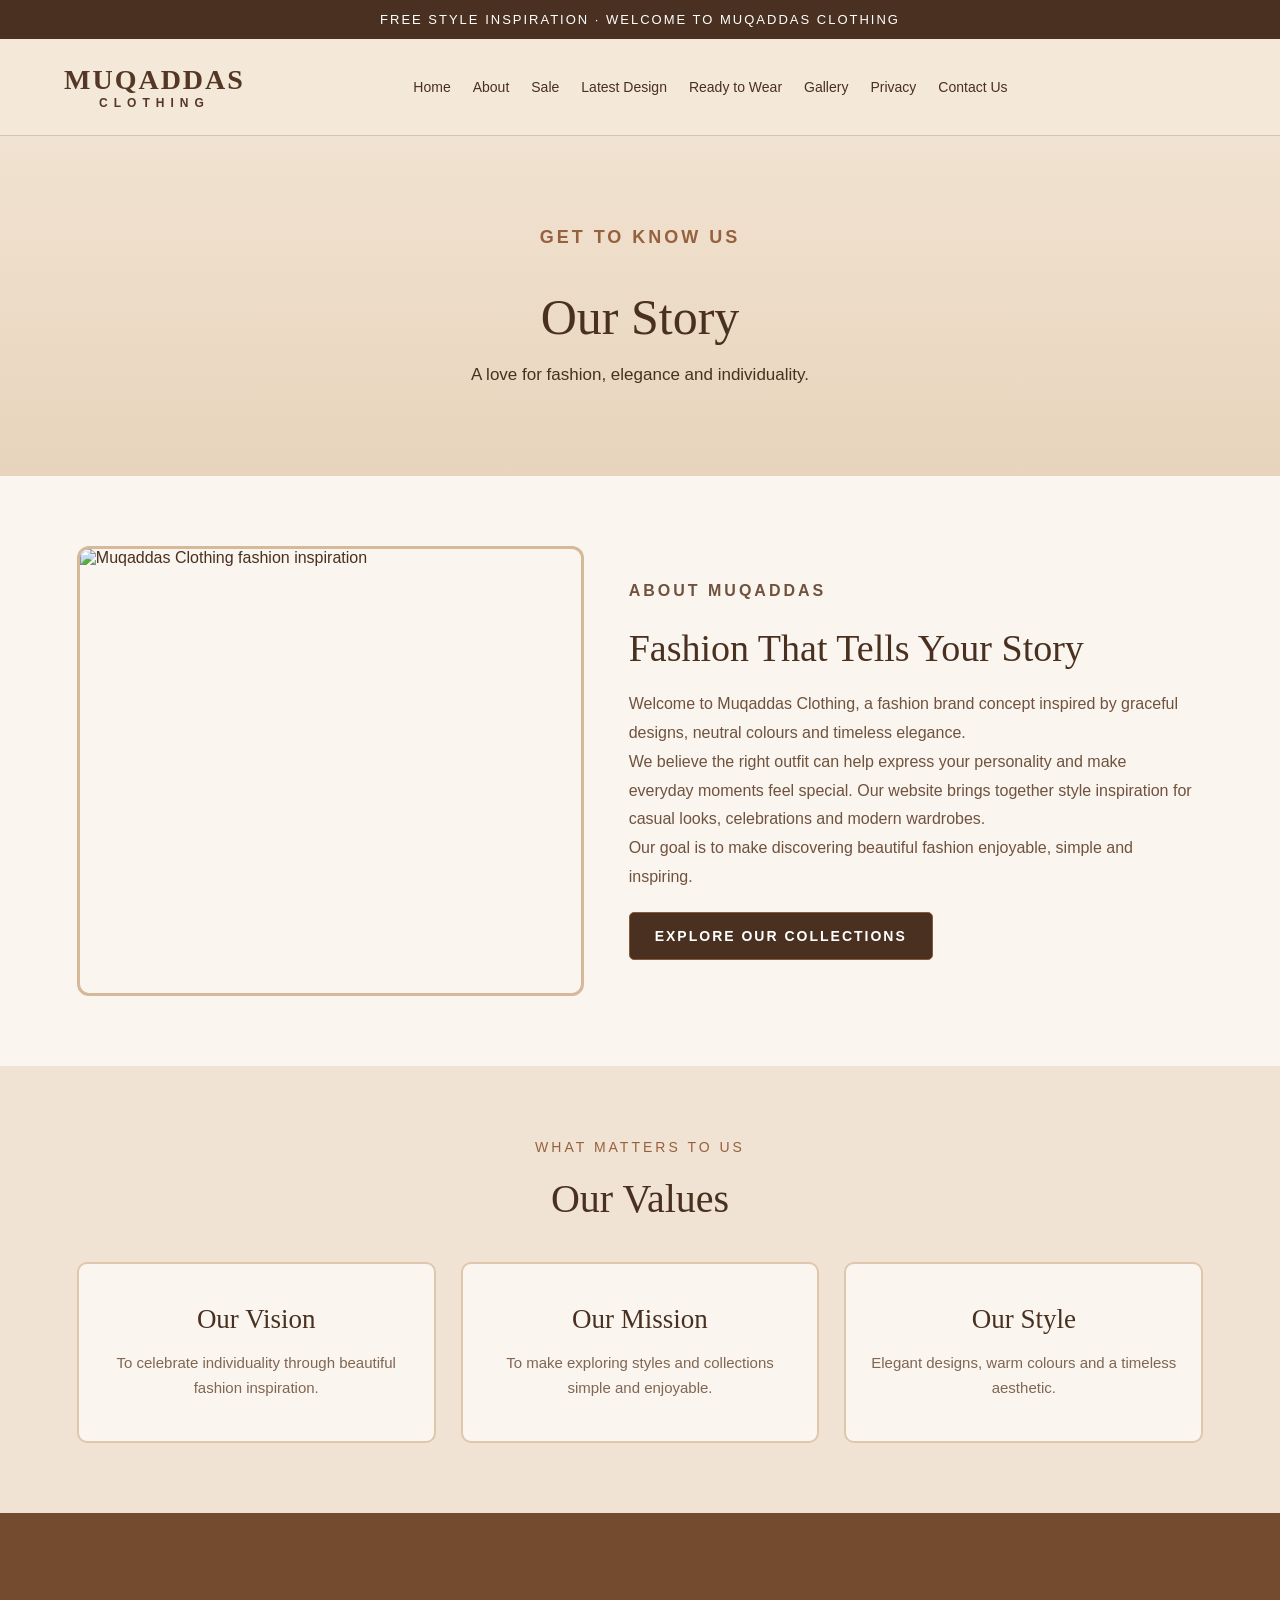
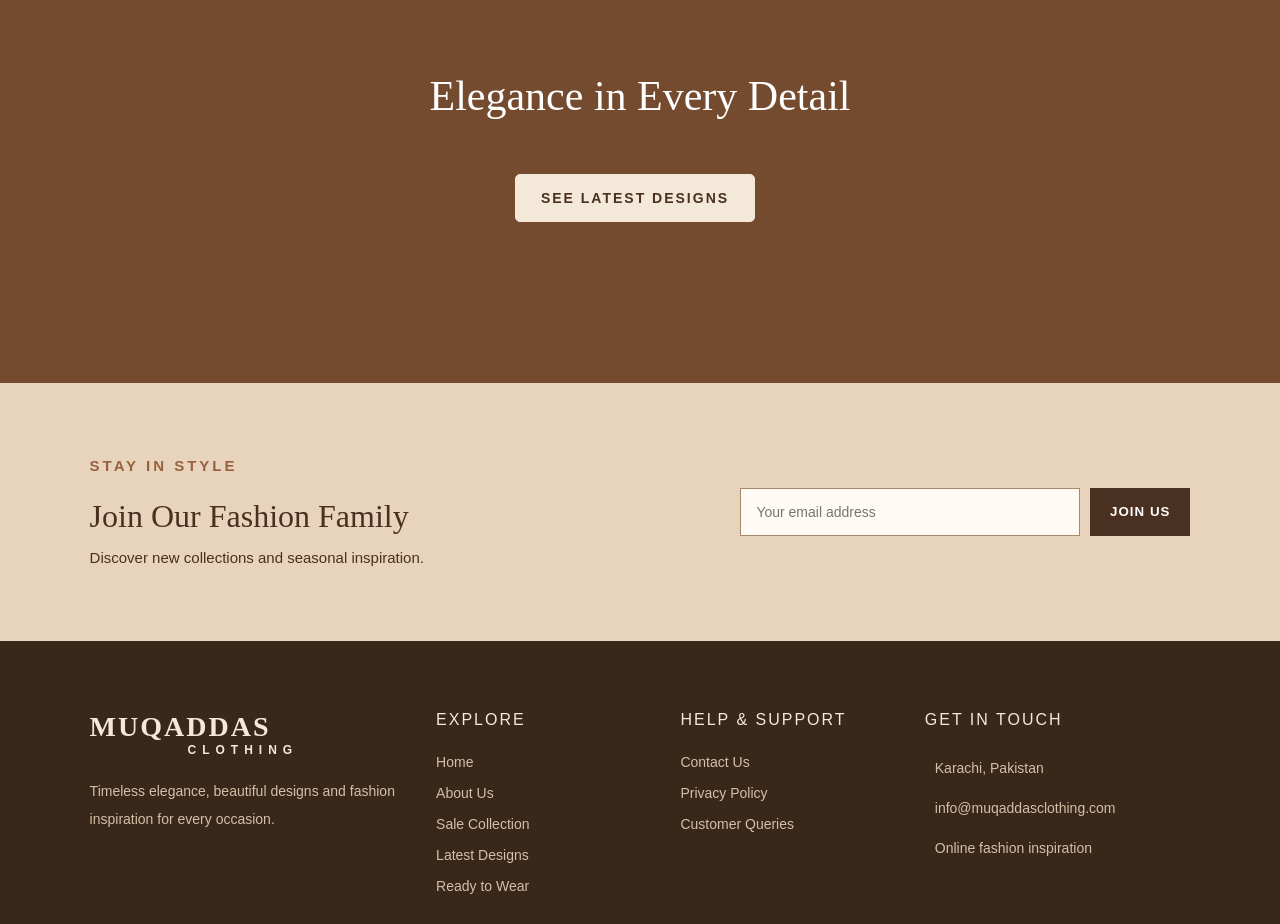
==== about.html @ f0108f7b "Add files via upload" ====
<!DOCTYPE html>
<html lang="en">

<head>

    <meta charset="UTF-8">
    <meta name="viewport" content="width=device-width, initial-scale=1.0">

    <title>Muqaddas Clothing | About</title>

    <link rel="stylesheet" href="style.css">






</head>

<body>

    <!-- Announcement Bar -->

    <div class="announcement">
        FREE STYLE INSPIRATION · WELCOME TO MUQADDAS CLOTHING
    </div>

    <!-- Header -->

    <header>

        <div class="logo">
            <a href="index.html">
                MUQADDAS
                <span>CLOTHING</span>
            </a>
        </div>

        <nav>
            <ul>
                <li><a href="index.html">Home</a></li>
                <li><a href="about.html">About</a></li>
                <li><a href="sale.html">Sale</a></li>
                <li><a href="latest-design.html">Latest Design</a></li>
                <li><a href="ready-to-wear.html">Ready to Wear</a></li>
                <li><a href="gallery.html">Gallery</a></li>
                <li><a href="privacy.html">Privacy</a></li>
                <li><a href="contact.html">Contact Us</a></li>
            </ul>
        </nav>

        <div class="header-icons">

            <a href="latest-design.html" aria-label="Latest designs">
                <i class="fa-solid fa-magnifying-glass"></i>
            </a>

            <a href="sale.html" aria-label="Sale">
                <i class="fa-regular fa-heart"></i>
            </a>

            <a href="ready-to-wear.html" aria-label="Shop">
                <i class="fa-solid fa-bag-shopping"></i>
            </a>

        </div>

    </header>

    <!-- About Page Hero -->

    <section class="page-hero">

        <p class="eyebrow">GET TO KNOW US</p>

        <h1>Our Story</h1>

        <p>A love for fashion, elegance and individuality.</p>

    </section>

    <!-- About Muqaddas -->

    <section class="section">

        <div class="split">

            <img src="https://images.unsplash.com/photo-1496747611176-843222e1e57c?auto=format&fit=crop&w=1000&q=85"
                alt="Muqaddas Clothing fashion inspiration">

            <div>

                <p class="eyebrow">ABOUT MUQADDAS</p>

                <h2>Fashion That Tells Your Story</h2>

                <p>
                    Welcome to Muqaddas Clothing, a fashion brand concept
                    inspired by graceful designs, neutral colours and
                    timeless elegance.
                </p>

                <p>
                    We believe the right outfit can help express your
                    personality and make everyday moments feel special.
                    Our website brings together style inspiration for
                    casual looks, celebrations and modern wardrobes.
                </p>

                <p>
                    Our goal is to make discovering beautiful fashion
                    enjoyable, simple and inspiring.
                </p>

                <a href="ready-to-wear.html" class="btn">
                    EXPLORE OUR COLLECTIONS
                </a>

            </div>

        </div>

    </section>

    <!-- Our Values -->

    <section class="section" style="background-color: #f0e3d3;">

        <div class="section-title">

            <p>WHAT MATTERS TO US</p>

            <h2>Our Values</h2>

        </div>

        <div class="values">

            <div class="value-card">

                <i class="fa-solid fa-star"></i>

                <h3>Our Vision</h3>

                <p>
                    To celebrate individuality through beautiful
                    fashion inspiration.
                </p>

            </div>

            <div class="value-card">

                <i class="fa-solid fa-heart"></i>

                <h3>Our Mission</h3>

                <p>
                    To make exploring styles and collections
                    simple and enjoyable.
                </p>

            </div>

            <div class="value-card">

                <i class="fa-solid fa-leaf"></i>

                <h3>Our Style</h3>

                <p>
                    Elegant designs, warm colours and
                    a timeless aesthetic.
                </p>

            </div>

        </div>

    </section>

    <!-- Banner -->

    <section class="banner">

        <div>

            <h2>Elegance in Every Detail</h2>

            <a href="latest-design.html" class="btn btn-light">
                SEE LATEST DESIGNS
            </a>

        </div>

    </section>

    <!-- Newsletter -->

    <section class="newsletter">

        <div>

            <p class="eyebrow">STAY IN STYLE</p>

            <h2>Join Our Fashion Family</h2>

            <p>
                Discover new collections and seasonal inspiration.
            </p>

        </div>

        <form action="contact.html" method="get">

            <input type="email" name="email" placeholder="Your email address" required>

            <button type="submit">JOIN US</button>

        </form>

    </section>

    <!-- Footer -->

    <footer>

        <div class="footer-grid">

            <!-- Brand Information -->

            <div>

                <div class="logo">

                    <a href="index.html">
                        MUQADDAS
                        <span>CLOTHING</span>
                    </a>

                </div>

                <p style="margin-top: 20px;">
                    Timeless elegance, beautiful designs and fashion
                    inspiration for every occasion.
                </p>

                <div class="social-icons">

                    <a href="https://www.instagram.com/" aria-label="Instagram">
                        <i class="fa-brands fa-instagram"></i>
                    </a>

                    <a href="https://www.facebook.com/" aria-label="Facebook">
                        <i class="fa-brands fa-facebook-f"></i>
                    </a>

                    <a href="https://www.pinterest.com/" aria-label="Pinterest">
                        <i class="fa-brands fa-pinterest-p"></i>
                    </a>

                </div>

            </div>

            <!-- Explore -->

            <div>

                <h3>EXPLORE</h3>

                <div class="footer-links">

                    <a href="index.html">Home</a>

                    <a href="about.html">About Us</a>

                    <a href="sale.html">Sale Collection</a>

                    <a href="latest-design.html">Latest Designs</a>

                    <a href="ready-to-wear.html">Ready to Wear</a>

                </div>

            </div>

            <!-- Help & Support -->

            <div>

                <h3>HELP & SUPPORT</h3>

                <div class="footer-links">

                    <a href="contact.html">Contact Us</a>

                    <a href="privacy.html">Privacy Policy</a>

                    <a href="contact.html">Customer Queries</a>

                </div>

            </div>

            <!-- Contact Information -->

            <div>

                <h3>GET IN TOUCH</h3>

                <p>
                    <i class="fa-solid fa-location-dot"></i>
                    Karachi, Pakistan
                </p>

                <p>
                    <i class="fa-solid fa-envelope"></i>
                    info@muqaddasclothing.com
                </p>

                <p>
                    <i class="fa-solid fa-clock"></i>
                    Online fashion inspiration
                </p>

            </div>

        </div>


    </footer>

</body>

</html>
---- style.css ----
* {
            margin: 0;
            padding: 0;
            box-sizing: border-box;
        }

        html {
            scroll-behavior: smooth;
        }

        body {
            font-family: 'Poppins', sans-serif;
            background-color: #faf5ee;
            color: #493020;
        }

        h1, h2, h3 {
            font-family: 'Playfair Display', serif;
        }

        a {
            text-decoration: none;
            color: inherit;
            transition: all 0.4s ease;
        }

        img {
            width: 100%;
            display: block;
        }

        /* =========================
           ANNOUNCEMENT BAR
        ========================= */

        .announcement {
            background-color: #493020;
            color: #fff4e8;
            text-align: center;
            padding: 12px;
            font-size: 13px;
            letter-spacing: 3px;
            animation: fadeIn 1.5s ease;
        }

        /* =========================
           HEADER
        ========================= */

        header {
            background-color: #f4e8d9;
            display: flex;
            justify-content: space-between;
            align-items: center;
            padding: 25px 5%;
            gap: 25px;
            border-bottom: 1px solid #d8c4ad;
        }

        .logo a {
            font-family: 'Playfair Display', serif;
            font-size: 28px;
            font-weight: 700;
            letter-spacing: 2px;
            color: #543725;
        }

        .logo span {
            display: block;
            font-family: 'Poppins', sans-serif;
            font-size: 12px;
            letter-spacing: 6px;
            text-align: center;
        }

        nav ul {
            display: flex;
            justify-content: center;
            align-items: center;
            gap: 22px;
            list-style: none;
            flex-wrap: wrap;
        }

        nav ul li a {
            font-size: 14px;
            font-weight: 500;
            position: relative;
            padding-bottom: 7px;
        }

        nav ul li a:hover {
            color: #b77b4b;
        }

        /* NAVBAR UNDERLINE HOVER */

        nav ul li a::after {
            content: "";
            position: absolute;
            width: 0;
            height: 2px;
            background: #a16a42;
            bottom: 0;
            left: 0;
            transition: width 0.4s ease;
        }

        nav ul li a:hover::after {
            width: 100%;
        }

        .header-icons {
            display: flex;
            gap: 20px;
            font-size: 21px;
        }

        .header-icons a:hover {
            color: #b77b4b;
            transform: translateY(-4px);
        }

        /* =========================
           HERO SECTION
        ========================= */

        .hero {
            min-height: 650px;

            background:
                linear-gradient(
                    90deg,
                    rgba(38, 24, 15, 0.78),
                    rgba(38, 24, 15, 0.12)
                ),
                url("https://images.unsplash.com/photo-1496747611176-843222e1e57c?auto=format&fit=crop&w=1800&q=90");

            background-size: cover;
            background-position: center;

            display: flex;
            align-items: center;
            padding: 80px 8%;
            color: white;
        }

        .hero-content {
            max-width: 680px;
            animation: slideUp 1.3s ease;
        }

        .eyebrow {
            letter-spacing: 4px;
            font-size: 13px;
            font-weight: 600;
            margin-bottom: 20px;
        }

        .hero h1 {
            font-size: clamp(42px, 5vw, 72px);
            line-height: 1.2;
            margin-bottom: 25px;
        }

        .hero h1 span {
            color: #e7c49d;
        }

        .hero-content > p:not(.eyebrow) {
            font-size: 17px;
            line-height: 1.9;
            margin-bottom: 35px;
        }

        /* =========================
           BUTTONS
        ========================= */

        .btn {
            display: inline-block;
            padding: 15px 30px;
            background: #8b5938;
            color: white;
            font-size: 13px;
            font-weight: 600;
            letter-spacing: 2px;
            margin: 5px 10px 5px 0;
            border: 1px solid #8b5938;
            transition: all 0.4s ease;
        }

        .btn:hover {
            background: #543725;
            border-color: #543725;
            transform: translateY(-5px);
            box-shadow: 0 8px 20px rgba(0,0,0,0.2);
        }

        .btn-light {
            background: #f4e8d9;
            color: #493020;
            border-color: #f4e8d9;
        }

        .btn-light:hover {
            background: white;
            color: #493020;
            border-color: white;
        }

        /* =========================
           INTRO SECTION
        ========================= */

        .intro {
            text-align: center;
            padding: 100px 20px;
            background: #faf5ee;
        }

        .intro .eyebrow {
            color: #a16a42;
        }

        .intro h2 {
            font-size: 48px;
            margin-bottom: 25px;
        }

        .intro > p:last-child {
            max-width: 720px;
            margin: auto;
            font-size: 17px;
            line-height: 2;
            color: #79604d;
        }

        /* =========================
           COMMON SECTIONS
        ========================= */

        .section {
            padding: 90px 7%;
        }

        .section-title {
            text-align: center;
            margin-bottom: 50px;
        }

        .section-title > p {
            font-size: 13px;
            letter-spacing: 4px;
            color: #a16a42;
            margin-bottom: 15px;
        }

        .section-title h2 {
            font-size: 46px;
            margin-bottom: 15px;
        }

        .section-title span {
            color: #806653;
            font-size: 16px;
        }

        /* =========================
           CATEGORY GRID
        ========================= */

        .category-grid {
            display: grid;
            grid-template-columns: repeat(3, 1fr);
            gap: 30px;
        }

        .category-card {
            background: #f0e3d3;
            transition: all 0.4s ease;
        }

        .category-card:hover {
            transform: translateY(-10px);
            box-shadow: 0 15px 30px rgba(73,48,32,0.15);
        }

        .category-card img {
            height: 390px;
            object-fit: cover;
            transition: all 0.5s ease;
        }

        .category-card:hover img {
            filter: brightness(0.85);
        }

        .category-info {
            text-align: center;
            padding: 30px 15px;
        }

        .category-info h3 {
            font-size: 29px;
            margin-bottom: 10px;
        }

        .category-info p {
            font-size: 15px;
            color: #806653;
            margin-bottom: 20px;
        }

        .category-info a {
            font-size: 13px;
            font-weight: 600;
            letter-spacing: 2px;
            border-bottom: 1px solid #493020;
            padding-bottom: 6px;
        }

        .category-info a:hover {
            color: #b77b4b;
            letter-spacing: 3px;
        }

        /* =========================
           FEATURED PRODUCTS
        ========================= */

        .featured {
            background-color: #f0e3d3;
        }

        .products {
            display: grid;
            grid-template-columns: repeat(4, 1fr);
            gap: 25px;
        }

        .product-card {
            background: #fffaf4;
            transition: all 0.4s ease;
        }

        .product-card:hover {
            transform: translateY(-8px);
            box-shadow: 0 12px 25px rgba(73,48,32,0.14);
        }

        .product-image {
            position: relative;
            overflow: hidden;
        }

        .product-image img {
            height: 350px;
            object-fit: cover;
            transition: transform 0.6s ease;
        }

        .product-card:hover img {
            transform: scale(1.08);
        }

        .badge {
            position: absolute;
            top: 15px;
            left: 15px;
            background: #543725;
            color: white;
            padding: 8px 13px;
            font-size: 10px;
            letter-spacing: 2px;
            z-index: 1;
        }

        .product-info {
            padding: 25px 15px;
            text-align: center;
        }

        .product-info h3 {
            font-size: 22px;
            margin-bottom: 10px;
        }

        .product-info p {
            color: #94745d;
            font-size: 14px;
        }

        /* =========================
           FASHION BANNER
        ========================= */

        .banner {
            min-height: 470px;

            background:
                linear-gradient(
                    rgba(40,25,15,0.55),
                    rgba(40,25,15,0.55)
                ),
                url("https://images.unsplash.com/photo-1483985988355-763728e1935b?auto=format&fit=crop&w=1800&q=85");

            background-position: center;
            background-size: cover;
            background-attachment: fixed;

            display: flex;
            justify-content: center;
            align-items: center;
            text-align: center;
            color: white;
            padding: 60px 20px;
        }

        .banner h2 {
            font-size: clamp(36px, 5vw, 58px);
            line-height: 1.3;
            margin-bottom: 30px;
        }

        .banner h2 span {
            color: #e7c49d;
        }

        /* =========================
           OUR PROMISE
        ========================= */

        .values {
            display: grid;
            grid-template-columns: repeat(3, 1fr);
            gap: 30px;
        }

        .value-card {
            text-align: center;
            background: #f4e8d9;
            padding: 50px 25px;
            border: 1px solid #e5d3bd;
            transition: all 0.4s ease;
        }

        .value-card:hover {
            background: #e8d4bc;
            transform: translateY(-8px);
        }

        .value-card i {
            font-size: 38px;
            color: #96613e;
            margin-bottom: 25px;
            transition: transform 0.4s ease;
        }

        .value-card:hover i {
            transform: scale(1.2);
        }

        .value-card h3 {
            font-size: 26px;
            margin-bottom: 15px;
        }

        .value-card p {
            font-size: 15px;
            color: #806653;
            line-height: 1.8;
        }

        /* =========================
           NEWSLETTER
        ========================= */

        .newsletter {
            background: #e8d4bc;
            padding: 70px 7%;

            display: flex;
            justify-content: space-between;
            align-items: center;
            gap: 40px;
        }

        .newsletter h2 {
            font-size: 39px;
            margin-bottom: 12px;
        }

        .newsletter p {
            font-size: 15px;
            line-height: 1.8;
        }

        .newsletter form {
            display: flex;
            width: 450px;
            max-width: 100%;
        }

        .newsletter input {
            flex: 1;
            min-width: 0;
            padding: 17px;
            border: 1px solid #c9ad91;
            outline: none;
            font-family: 'Poppins', sans-serif;
            font-size: 14px;
        }

        .newsletter input:focus {
            border-color: #8b5938;
        }

        .newsletter button {
            background: #543725;
            color: white;
            border: none;
            padding: 17px 25px;
            cursor: pointer;
            font-family: 'Poppins', sans-serif;
            font-weight: 600;
            letter-spacing: 1px;
            transition: all 0.4s ease;
        }

        .newsletter button:hover {
            background: #a16a42;
        }

        /* =========================
           FOOTER
        ========================= */

        footer {
            background: #392719;
            color: #f4e8d9;
            padding: 70px 7% 30px;
        }

        .footer-grid {
            display: grid;
            grid-template-columns: 1.5fr 1fr 1fr 1.3fr;
            gap: 40px;
        }

        footer .logo a {
            color: #f4e8d9;
        }

        footer h3 {
            font-family: 'Poppins', sans-serif;
            font-size: 16px;
            letter-spacing: 2px;
            margin-bottom: 25px;
        }

        footer p {
            color: #d4bfa9;
            font-size: 14px;
            line-height: 2;
            margin-bottom: 12px;
        }

        .footer-links {
            display: flex;
            flex-direction: column;
            gap: 15px;
        }

        .footer-links a {
            font-size: 14px;
            color: #d4bfa9;
        }

        .footer-links a:hover {
            color: white;
            padding-left: 7px;
        }

        .social-icons {
            display: flex;
            gap: 20px;
            margin-top: 25px;
        }

        .social-icons a {
            font-size: 23px;
        }

        .social-icons a:hover {
            color: #d6a87e;
            transform: translateY(-5px);
        }

        footer p i {
            margin-right: 10px;
            color: #d6a87e;
        }

        .copyright {
            text-align: center;
            border-top: 1px solid #6c503b;
            margin-top: 60px;
            padding-top: 25px;
            font-size: 13px;
            color: #d4bfa9;
            letter-spacing: 1px;
        }

        /* =========================
           ANIMATIONS
        ========================= */

        @keyframes fadeIn {
            from {
                opacity: 0;
            }

            to {
                opacity: 1;
            }
        }

        @keyframes slideUp {
            from {
                opacity: 0;
                transform: translateY(50px);
            }

            to {
                opacity: 1;
                transform: translateY(0);
            }
        }

        .intro {
            animation: fadeIn 1.5s ease;
        }

        .hero-content {
            animation: slideUp 1.3s ease;
        }

        /* =========================
           RESPONSIVE DESIGN
        ========================= */

        /* TABLET */

        @media (max-width: 1100px) {

            header {
                flex-direction: column;
                text-align: center;
            }

            nav ul {
                gap: 17px;
            }

            .category-grid {
                grid-template-columns: repeat(2, 1fr);
            }

            .products {
                grid-template-columns: repeat(2, 1fr);
            }

            .footer-grid {
                grid-template-columns: repeat(2, 1fr);
            }

            .newsletter {
                flex-direction: column;
                text-align: center;
            }

            .newsletter form {
                width: 100%;
                max-width: 550px;
            }

        }

        /* MOBILE */

        @media (max-width: 600px) {

            .announcement {
                font-size: 10px;
                letter-spacing: 1px;
            }

            header {
                padding: 20px 4%;
            }

            .logo a {
                font-size: 25px;
            }

            nav ul {
                gap: 12px;
            }

            nav ul li a {
                font-size: 12px;
            }

            .header-icons {
                font-size: 22px;
                gap: 25px;
            }

            .hero {
                min-height: 560px;
                padding: 60px 6%;
                background-position: center;
            }

            .hero h1 {
                font-size: 43px;
            }

            .hero-content > p:not(.eyebrow) {
                font-size: 15px;
            }

            .btn {
                padding: 13px 18px;
                font-size: 11px;
            }

            .intro {
                padding: 65px 6%;
            }

            .intro h2 {
                font-size: 36px;
            }

            .intro > p:last-child {
                font-size: 15px;
            }

            .section {
                padding: 65px 5%;
            }

            .section-title h2 {
                font-size: 35px;
            }

            .category-grid,
            .products,
            .values {
                grid-template-columns: 1fr;
            }

            .category-card img {
                height: 400px;
            }

            .product-image img {
                height: 420px;
            }

            .banner {
                background-attachment: scroll;
            }

            .banner h2 {
                font-size: 36px;
            }

            .newsletter {
                padding: 60px 5%;
            }

            .newsletter h2 {
                font-size: 32px;
            }

            .newsletter form {
                flex-direction: column;
                gap: 12px;
            }

            .newsletter input,
            .newsletter button {
                width: 100%;
            }

            .footer-grid {
                grid-template-columns: 1fr;
                gap: 35px;
            }

            footer {
                padding: 60px 6% 25px;
            }

        }

        /* ACCESSIBILITY */

        @media (prefers-reduced-motion: reduce) {

            *,
            *::before,
            *::after {
                animation: none !important;
                transition: none !important;
                scroll-behavior: auto !important;
            }

        }
        * {
            box-sizing: border-box;
        }

        body {
            margin: 0;
            padding: 0;
            background-color: #faf5ee;
            color: #493020;
            font-family: Arial, sans-serif;
        }

        h1,
        h2,
        h3 {
            font-family: Georgia, serif;
        }

        a {
            text-decoration: none;
            color: #493020;
            transition: 0.3s;
        }

        /* Announcement Bar */

        .announcement {
            background-color: #493020;
            color: white;
            text-align: center;
            padding: 12px;
            font-size: 13px;
            letter-spacing: 2px;
        }

        /* Header */

        header {
            background-color: #f4e8d9;
            padding: 25px 5%;
            display: flex;
            justify-content: space-between;
            align-items: center;
            gap: 25px;
            border-bottom: 1px solid #d8c4ad;
        }

        /* Logo */

        .logo a {
            font-family: Georgia, serif;
            font-size: 28px;
            font-weight: bold;
            color: #543725;
            letter-spacing: 2px;
        }

        .logo span {
            display: block;
            font-family: Arial, sans-serif;
            font-size: 12px;
            letter-spacing: 6px;
            text-align: center;
        }

        /* Navbar */

        nav ul {
            display: flex;
            justify-content: center;
            align-items: center;
            gap: 22px;
            list-style: none;
            padding: 0;
            flex-wrap: wrap;
        }

        nav ul li a {
            font-size: 14px;
            padding: 8px 0;
            color: #493020;
            transition: 0.3s;
        }

        nav ul li a:hover {
            color: #b77b4b;
            border-bottom: 2px solid #a16a42;
        }

        /* Header Icons */

        .header-icons {
            display: flex;
            gap: 20px;
            font-size: 21px;
        }

        .header-icons a:hover {
            color: #b77b4b;
        }

        /* About Page Hero */

        .page-hero {
            background-color: #e8d4bc;
            text-align: center;
            padding: 70px 20px;
        }

        .page-hero h1 {
            font-size: 50px;
            margin: 15px;
        }

        .page-hero p {
            font-size: 18px;
        }

        .eyebrow {
            color: #96613e;
            font-size: 14px;
            letter-spacing: 3px;
            font-weight: bold;
        }

        /* About Section */

        .section {
            padding: 70px 6%;
        }

        .split {
            display: flex;
            align-items: center;
            gap: 45px;
        }

        .split img {
            width: 45%;
            height: 450px;
            border-radius: 12px;
            border: 3px solid #d6b89b;
            object-fit: cover;
        }

        .split div {
            width: 50%;
        }

        .split h2 {
            font-size: 38px;
            margin-bottom: 20px;
        }

        .split p {
            font-size: 16px;
            line-height: 1.8;
            color: #70523e;
        }

        /* Buttons */

        .btn {
            display: inline-block;
            background-color: #754b30;
            color: white;
            padding: 15px 25px;
            margin-top: 20px;
            border-radius: 5px;
            font-size: 14px;
            transition: 0.3s;
        }

        .btn:hover {
            background-color: #b77b4b;
            color: white;
        }

        /* Section Title */

        .section-title {
            text-align: center;
            margin-bottom: 40px;
        }

        .section-title p {
            color: #96613e;
            letter-spacing: 3px;
            font-size: 14px;
        }

        .section-title h2 {
            font-size: 40px;
        }

        /* Our Values */

        .values {
            display: grid;
            grid-template-columns: repeat(3, 1fr);
            gap: 25px;
        }

        .value-card {
            background-color: #faf5ee;
            padding: 40px 20px;
            text-align: center;
            border: 2px solid #dfc7ac;
            border-radius: 10px;
            transition: 0.3s;
        }

        .value-card:hover {
            background-color: #e3c8aa;
            transform: translateY(-5px);
        }

        .value-card i {
            font-size: 35px;
            color: #96613e;
        }

        .value-card h3 {
            font-size: 27px;
        }

        .value-card p {
            font-size: 15px;
            line-height: 1.7;
        }

        /* Banner */

        .banner {
            background-color: #754b30;
            text-align: center;
            padding: 80px 20px;
            color: white;
        }

        .banner h2 {
            font-size: 42px;
        }

        .btn-light {
            background-color: #f4e8d9;
            color: #493020;
        }

        .btn-light:hover {
            background-color: white;
            color: #493020;
        }

        /* Newsletter */

        .newsletter {
            background-color: #e8d4bc;
            padding: 70px 7%;
            display: flex;
            justify-content: space-between;
            align-items: center;
            gap: 30px;
        }

        .newsletter h2 {
            font-size: 32px;
        }

        .newsletter p {
            line-height: 1.7;
        }

        .newsletter form {
            display: flex;
            gap: 10px;
        }

        .newsletter input {
            padding: 15px;
            width: 230px;
            border: 1px solid #a9896b;
            font-size: 14px;
        }

        .newsletter button {
            background-color: #493020;
            color: white;
            border: none;
            padding: 15px 20px;
            cursor: pointer;
            transition: 0.3s;
        }

        .newsletter button:hover {
            background-color: #a16a42;
        }

        /* Footer */

        footer {
            background-color: #392719;
            color: #f4e8d9;
            padding: 70px 7% 30px;
        }

        .footer-grid {
            display: grid;
            grid-template-columns: 1.5fr 1fr 1fr 1.3fr;
            gap: 40px;
        }

        footer .logo a {
            color: #f4e8d9;
        }

        footer h3 {
            font-family: Arial, sans-serif;
            font-size: 16px;
            letter-spacing: 2px;
            margin-bottom: 25px;
        }

        footer p {
            font-size: 14px;
            line-height: 2;
            color: #d4bfa9;
            margin-bottom: 12px;
        }

        /* Footer Links */

        .footer-links {
            display: flex;
            flex-direction: column;
            gap: 15px;
        }

        .footer-links a {
            color: #d4bfa9;
            font-size: 14px;
        }

        .footer-links a:hover {
            color: white;
            padding-left: 7px;
        }

        /* Social Icons */

        .social-icons {
            display: flex;
            gap: 20px;
            margin-top: 25px;
        }

        .social-icons a {
            color: #f4e8d9;
            font-size: 23px;
        }

        .social-icons a:hover {
            color: #d6a87e;
        }

        /* Contact Icons */

        footer p i {
            margin-right: 10px;
            color: #d6a87e;
        }

        /* Copyright */

        .copyright {
            text-align: center;
            border-top: 1px solid #6c503b;
            margin-top: 60px;
            padding-top: 25px;
            font-size: 13px;
            color: #d4bfa9;
            letter-spacing: 1px;
        }

        /* Media Query For Tablet */

        @media (max-width: 1100px) {

            header {
                flex-direction: column;
                text-align: center;
            }

            nav ul {
                gap: 17px;
            }

            .footer-grid {
                grid-template-columns: repeat(2, 1fr);
            }

            .newsletter {
                flex-direction: column;
                text-align: center;
            }

            .values {
                grid-template-columns: repeat(2, 1fr);
            }

            .split {
                gap: 25px;
            }

        }

        /* Media Query For Mobile */

        @media (max-width: 600px) {

            .announcement {
                font-size: 11px;
                letter-spacing: 1px;
            }

            header {
                padding: 20px 4%;
            }

            .logo a {
                font-size: 25px;
            }

            nav ul {
                gap: 12px;
            }

            nav ul li a {
                font-size: 12px;
            }

            .header-icons {
                font-size: 22px;
            }

            .page-hero {
                padding: 55px 15px;
            }

            .page-hero h1 {
                font-size: 36px;
            }

            .section {
                padding: 50px 5%;
            }

            .split {
                flex-direction: column;
            }

            .split img {
                width: 100%;
                height: auto;
            }

            .split div {
                width: 100%;
            }

            .split h2 {
                font-size: 30px;
            }

            .section-title h2 {
                font-size: 32px;
            }

            .values {
                grid-template-columns: 1fr;
            }

            .banner {
                padding: 60px 15px;
            }

            .banner h2 {
                font-size: 32px;
            }

            .newsletter {
                padding: 40px 5%;
            }

            .newsletter h2 {
                font-size: 28px;
            }

            .newsletter form {
                flex-direction: column;
                width: 100%;
            }

            .newsletter input {
                width: 100%;
            }

            .newsletter button {
                width: 100%;
            }

            .footer-grid {
                grid-template-columns: 1fr;
                gap: 30px;
            }

            footer {
                padding: 50px 6% 25px;
            }

        }
        * {
            margin: 0;
            padding: 0;
            box-sizing: border-box;
        }

        body {
            background-color: #faf5ee;
            color: #493020;
            font-family: 'DM Sans', Arial, sans-serif;
        }

        h1, h2, h3 {
            font-family: 'Playfair Display', Georgia, serif;
            font-weight: 500;
        }

        a {
            text-decoration: none;
            color: #493020;
            transition: 0.3s;
        }

        /* Announcement */

        .announcement {
            background-color: #493020;
            color: white;
            text-align: center;
            padding: 12px;
            font-size: 12px;
            letter-spacing: 3px;
        }

        /* Header */

        header {
            background-color: #f4e8d9;
            padding: 25px 5%;
            display: flex;
            justify-content: space-between;
            align-items: center;
            gap: 25px;
            border-bottom: 1px solid #d8c4ad;
        }

        /* Logo */

        .logo a {
            font-family: Georgia, serif;
            font-size: 28px;
            font-weight: bold;
            color: #543725;
            letter-spacing: 2px;
        }

        .logo span {
            display: block;
            font-family: Arial, sans-serif;
            font-size: 12px;
            letter-spacing: 6px;
            text-align: center;
        }

        /* Navbar */

        nav ul {
            display: flex;
            justify-content: center;
            align-items: center;
            gap: 22px;
            list-style: none;
            flex-wrap: wrap;
        }

        nav ul li a {
            font-size: 14px;
            padding: 8px 0;
        }

        nav ul li a:hover,
        nav ul li a.active {
            color: #a16a42;
            border-bottom: 2px solid #a16a42;
        }

        /* Header Icons */

        .header-icons {
            display: flex;
            gap: 20px;
            font-size: 21px;
        }

        .header-icons a:hover {
            color: #b77b4b;
        }

        /* Hero Section */

        .page-hero {
            min-height: 340px;
            background:
                linear-gradient(
                    rgba(244, 232, 217, 0.72),
                    rgba(232, 212, 188, 0.72)
                ),
                url("https://images.unsplash.com/photo-1490481651871-ab68de25d43d?auto=format&fit=crop&w=1800&q=85");

            background-position: center;
            background-size: cover;
            display: flex;
            flex-direction: column;
            align-items: center;
            justify-content: center;
            text-align: center;
            padding: 60px 20px;
        }

        .eyebrow {
            color: #754b30;
            font-size: 13px;
            letter-spacing: 3px;
            font-weight: bold;
        }

        .page-hero h1 {
            font-size: 62px;
            margin: 12px 0;
            animation: fadeUp 1.3s ease;
        }

        .page-hero p:last-child {
            font-size: 17px;
            line-height: 1.7;
            animation: fadeUp 1.7s ease;
        }

        /* Main Section */

        .section {
            padding: 75px 6%;
        }

        .section-title {
            text-align: center;
            margin-bottom: 45px;
        }

        .section-title h2 {
            font-size: 42px;
            margin-top: 12px;
        }

        /* Contact Cards */

        .contact-grid {
            display: grid;
            grid-template-columns: repeat(3, 1fr);
            gap: 25px;
            margin-bottom: 65px;
        }

        .contact-card {
            background-color: #f5e9dc;
            border: 1px solid #dfc7ac;
            border-radius: 12px;
            text-align: center;
            padding: 35px 22px;
            min-height: 260px;
            transition: 0.4s;
        }

        .contact-card:hover {
            background-color: #e8d4bc;
            transform: translateY(-8px);
            box-shadow: 0 12px 25px rgba(73, 48, 32, 0.12);
        }

        .icon-circle {
            background-color: #754b30;
            color: white;
            width: 65px;
            height: 65px;
            border-radius: 50%;
            display: flex;
            justify-content: center;
            align-items: center;
            margin: 0 auto 22px;
            font-size: 25px;
        }

        .contact-card h3 {
            font-size: 25px;
            margin-bottom: 12px;
        }

        .contact-card p {
            font-size: 15px;
            color: #70523e;
            line-height: 1.7;
            overflow-wrap: anywhere;
        }

        .contact-card a {
            display: inline-block;
            margin-top: 18px;
            font-size: 13px;
            font-weight: bold;
            letter-spacing: 1px;
            color: #96613e;
        }

        .contact-card a:hover {
            color: #493020;
        }

        /* Contact Form Section */

        .contact-layout {
            display: grid;
            grid-template-columns: 0.85fr 1.6fr;
            gap: 30px;
            align-items: stretch;
        }

        /* Left Decorative Image */

        .contact-image {
            min-height: 570px;
            border-radius: 12px 90px 12px 12px;
            background:
                linear-gradient(
                    rgba(73, 48, 32, 0.08),
                    rgba(73, 48, 32, 0.30)
                ),
                url("https://images.unsplash.com/photo-1496747611176-843222e1e57c?auto=format&fit=crop&w=1000&q=85");

            background-size: cover;
            background-position: center;
            display: flex;
            align-items: center;
            justify-content: center;
            padding: 30px;
            text-align: center;
        }

        .image-text {
            background-color: rgba(250, 245, 238, 0.88);
            padding: 30px 22px;
            border-radius: 10px;
            color: #493020;
        }

        .image-text h2 {
            font-size: 38px;
            line-height: 1.4;
        }

        .image-text i {
            margin-top: 20px;
            color: #96613e;
            font-size: 22px;
        }

        /* Form Box */

        .form-section {
            background-color: #fffaf4;
            border: 1px solid #dfc7ac;
            border-radius: 12px;
            padding: 40px;
        }

        .form-section h2 {
            font-size: 35px;
            margin-bottom: 12px;
        }

        .form-section > p {
            color: #70523e;
            font-size: 15px;
            line-height: 1.7;
            margin-bottom: 30px;
        }

        /* Form Grid */

        .form-grid {
            display: grid;
            grid-template-columns: repeat(2, 1fr);
            gap: 18px;
        }

        .form-grid .full-width {
            grid-column: 1 / -1;
        }

        .form-field {
            display: flex;
            flex-direction: column;
            gap: 9px;
        }

        .form-field label {
            font-size: 13px;
            font-weight: bold;
            color: #754b30;
        }

        .form-grid input,
        .form-grid select,
        .form-grid textarea {
            width: 100%;
            padding: 16px;
            border: 1px solid #dfc7ac;
            background-color: #faf5ee;
            border-radius: 5px;
            font-family: inherit;
            font-size: 14px;
            color: #493020;
            outline: none;
            transition: 0.3s;
        }

        .form-grid input:focus,
        .form-grid select:focus,
        .form-grid textarea:focus {
            border-color: #96613e;
            background-color: white;
            box-shadow: 0 0 0 3px rgba(150, 97, 62, 0.10);
        }

        .form-grid textarea {
            height: 155px;
            resize: vertical;
        }

        .form-grid button {
            grid-column: 1 / -1;
            background-color: #493020;
            color: white;
            border: none;
            border-radius: 5px;
            padding: 17px;
            font-size: 14px;
            font-weight: bold;
            letter-spacing: 2px;
            cursor: pointer;
            transition: 0.3s;
        }

        .form-grid button:hover {
            background-color: #96613e;
            transform: translateY(-3px);
        }

        .form-grid button i {
            margin-left: 10px;
        }

        /* Newsletter */

        .newsletter {
            background-color: #e8d4bc;
            padding: 70px 7%;
            display: flex;
            justify-content: space-between;
            align-items: center;
            gap: 30px;
        }

        .newsletter h2 {
            font-size: 32px;
            margin: 10px 0;
        }

        .newsletter p {
            line-height: 1.7;
        }

        .newsletter form {
            display: flex;
            gap: 10px;
        }

        .newsletter input {
            padding: 15px;
            width: 230px;
            border: 1px solid #a9896b;
            font-size: 14px;
            background-color: #fffaf4;
        }

        .newsletter button {
            background-color: #493020;
            color: white;
            border: none;
            padding: 15px 20px;
            cursor: pointer;
            transition: 0.3s;
        }

        .newsletter button:hover {
            background-color: #a16a42;
        }

        /* Footer */

        footer {
            background-color: #392719;
            color: #f4e8d9;
            padding: 70px 7% 30px;
        }

        .footer-grid {
            display: grid;
            grid-template-columns: 1.5fr 1fr 1fr 1.3fr;
            gap: 40px;
        }

        footer .logo a {
            color: #f4e8d9;
        }

        footer h3 {
            font-family: Arial, sans-serif;
            font-size: 16px;
            letter-spacing: 2px;
            margin-bottom: 25px;
        }

        footer p {
            font-size: 14px;
            line-height: 2;
            color: #d4bfa9;
            margin-bottom: 12px;
            overflow-wrap: anywhere;
        }

        /* Footer Links */

        .footer-links {
            display: flex;
            flex-direction: column;
            gap: 15px;
        }

        .footer-links a {
            color: #d4bfa9;
            font-size: 14px;
        }

        .footer-links a:hover {
            color: white;
            padding-left: 7px;
        }

        /* Social Icons */

        .social-icons {
            display: flex;
            gap: 20px;
            margin-top: 25px;
        }

        .social-icons a {
            color: #f4e8d9;
            font-size: 23px;
        }

        .social-icons a:hover {
            color: #d6a87e;
        }

        /* Contact Icons */

        footer p i {
            margin-right: 10px;
            color: #d6a87e;
        }

        /* Copyright */

        .copyright {
            text-align: center;
            border-top: 1px solid #6c503b;
            margin-top: 60px;
            padding-top: 25px;
            font-size: 13px;
            color: #d4bfa9;
            letter-spacing: 1px;
        }

        /* Animation */

        @keyframes fadeUp {

            from {
                opacity: 0;
                transform: translateY(25px);
            }

            to {
                opacity: 1;
                transform: translateY(0);
            }

        }

        /* Tablet Media Query */

        @media (max-width: 1100px) {

            header {
                flex-direction: column;
                text-align: center;
            }

            nav ul {
                gap: 17px;
            }

            .contact-layout {
                grid-template-columns: 1fr 1.5fr;
            }

            .footer-grid {
                grid-template-columns: repeat(2, 1fr);
            }

            .newsletter {
                flex-direction: column;
                text-align: center;
            }

        }

        /* Mobile Media Query */

        @media (max-width: 700px) {

            .announcement {
                font-size: 10px;
                letter-spacing: 1px;
                line-height: 1.7;
            }

            header {
                padding: 20px 4%;
            }

            .logo a {
                font-size: 25px;
            }

            nav ul {
                gap: 12px;
            }

            nav ul li a {
                font-size: 12px;
            }

            .header-icons {
                font-size: 22px;
            }

            .page-hero {
                min-height: 270px;
                padding: 50px 15px;
            }

            .page-hero h1 {
                font-size: 42px;
            }

            .section {
                padding: 50px 5%;
            }

            .section-title h2 {
                font-size: 32px;
            }

            .contact-grid {
                grid-template-columns: 1fr;
                gap: 20px;
                margin-bottom: 45px;
            }

            .contact-card {
                min-height: auto;
            }

            .contact-layout {
                grid-template-columns: 1fr;
            }

            .contact-image {
                min-height: 350px;
            }

            .form-section {
                padding: 25px 20px;
            }

            .form-section h2 {
                font-size: 29px;
            }

            .form-grid {
                grid-template-columns: 1fr;
            }

            .newsletter {
                padding: 40px 5%;
            }

            .newsletter h2 {
                font-size: 28px;
            }

            .newsletter form {
                flex-direction: column;
                width: 100%;
            }

            .newsletter input,
            .newsletter button {
                width: 100%;
            }

            .footer-grid {
                grid-template-columns: 1fr;
                gap: 30px;
            }

            footer {
                padding: 50px 6% 25px;
            }

        }

        /* Reduced Motion */

        @media (prefers-reduced-motion: reduce) {

            *,
            *::before,
            *::after {
                animation: none !important;
                transition: none !important;
            }

        }
* {
            box-sizing: border-box;
        }

        body {
            margin: 0;
            padding: 0;
            background-color: #faf5ee;
            color: #493020;
            font-family: Arial, sans-serif;
        }

        h1, h2, h3 {
            font-family: Georgia, serif;
        }

        a {
            text-decoration: none;
            color: #493020;
            transition: 0.3s;
        }

        /* Announcement Bar */

        .announcement {
            background-color: #493020;
            color: white;
            text-align: center;
            padding: 12px;
            font-size: 13px;
            letter-spacing: 2px;
        }

        /* Header */

        header {
            background-color: #f4e8d9;
            padding: 25px 5%;
            display: flex;
            justify-content: space-between;
            align-items: center;
            gap: 25px;
            border-bottom: 1px solid #d8c4ad;
        }

        /* Logo */

        .logo a {
            font-family: Georgia, serif;
            font-size: 28px;
            font-weight: bold;
            color: #543725;
            letter-spacing: 2px;
        }

        .logo span {
            display: block;
            font-family: Arial, sans-serif;
            font-size: 12px;
            letter-spacing: 6px;
            text-align: center;
        }

        /* Navbar */

        nav ul {
            display: flex;
            justify-content: center;
            align-items: center;
            gap: 22px;
            list-style: none;
            padding: 0;
            flex-wrap: wrap;
        }

        nav ul li a {
            font-size: 14px;
            padding: 8px 0;
            color: #493020;
        }

        nav ul li a:hover {
            color: #b77b4b;
            border-bottom: 2px solid #a16a42;
        }

        /* Header Icons */

        .header-icons {
            display: flex;
            gap: 20px;
            font-size: 21px;
        }

        .header-icons a:hover {
            color: #b77b4b;
        }

        /* Page Hero */

        .page-hero {
            background-color: #e8d4bc;
            text-align: center;
            padding: 70px 20px;
            animation: fade 2s;
        }

        .page-hero h1 {
            font-size: 50px;
            margin: 15px;
        }

        .page-hero p {
            font-size: 18px;
        }

        .eyebrow {
            color: #96613e;
            font-size: 14px;
            letter-spacing: 3px;
            font-weight: bold;
        }

        /* Section */

        .section {
            padding: 70px 6%;
        }

        .section-title {
            text-align: center;
            margin-bottom: 40px;
        }

        .section-title p {
            color: #96613e;
            letter-spacing: 3px;
            font-size: 14px;
        }

        .section-title h2 {
            font-size: 40px;
            margin-bottom: 15px;
        }

        .section-title span {
            color: #70523e;
            font-size: 16px;
        }

        /* Products Grid */

        .products {
            display: grid;
            grid-template-columns: repeat(4, 1fr);
            gap: 25px;
        }

        .product-card {
            background-color: #f0e3d3;
            border: 1px solid #dfc7ac;
            border-radius: 8px;
            transition: 0.3s;
        }

        .product-card:hover {
            background-color: #e8d4bc;
            transform: translateY(-5px);
        }

        /* Product Images */

        .product-image {
            position: relative;
        }

        .product-image img {
            width: 100%;
            height: 330px;
            object-fit: cover;
            border-radius: 8px 8px 0 0;
        }

        /* New Badge */

        .badge {
            position: absolute;
            top: 12px;
            left: 12px;
            background-color: #754b30;
            color: white;
            padding: 8px 13px;
            font-size: 12px;
            border-radius: 4px;
        }

        /* Product Information */

        .product-info {
            text-align: center;
            padding: 20px 12px;
        }

        .product-info h3 {
            font-size: 22px;
            margin-bottom: 15px;
        }

        .product-info p {
            font-size: 15px;
            color: #754b30;
        }

        /* Ready To Wear Banner */

        .style-banner {
            background-color: #cfb09d;
            text-align: center;
            padding: 70px 20px;
        }

        .style-banner h2 {
            font-size: 38px;
            margin: 15px 0;
        }

        .style-banner p {
            font-size: 17px;
            line-height: 1.7;
        }

        /* Button */

        .btn {
            display: inline-block;
            background-color: #754b30;
            color: white;
            padding: 15px 25px;
            margin-top: 20px;
            border-radius: 5px;
            font-size: 14px;
            transition: 0.3s;
        }

        .btn:hover {
            background-color: #b77b4b;
            color: white;
        }

        /* Newsletter */

        .newsletter {
            background-color: #e8d4bc;
            padding: 70px 7%;
            display: flex;
            justify-content: space-between;
            align-items: center;
            gap: 30px;
        }

        .newsletter h2 {
            font-size: 32px;
        }

        .newsletter p {
            line-height: 1.7;
        }

        .newsletter form {
            display: flex;
            gap: 10px;
        }

        .newsletter input {
            padding: 15px;
            width: 230px;
            border: 1px solid #a9896b;
            font-size: 14px;
        }

        .newsletter button {
            background-color: #493020;
            color: white;
            border: none;
            padding: 15px 20px;
            cursor: pointer;
            transition: 0.3s;
        }

        .newsletter button:hover {
            background-color: #a16a42;
        }

        /* Footer */

        footer {
            background-color: #392719;
            color: #f4e8d9;
            padding: 70px 7% 30px;
        }

        .footer-grid {
            display: grid;
            grid-template-columns: 1.5fr 1fr 1fr 1.3fr;
            gap: 40px;
        }

        footer .logo a {
            color: #f4e8d9;
        }

        footer h3 {
            font-family: Arial, sans-serif;
            font-size: 16px;
            letter-spacing: 2px;
            margin-bottom: 25px;
        }

        footer p {
            font-size: 14px;
            line-height: 2;
            color: #d4bfa9;
            margin-bottom: 12px;
        }

        /* Footer Links */

        .footer-links {
            display: flex;
            flex-direction: column;
            gap: 15px;
        }

        .footer-links a {
            color: #d4bfa9;
            font-size: 14px;
        }

        .footer-links a:hover {
            color: white;
            padding-left: 7px;
        }

        /* Social Icons */

        .social-icons {
            display: flex;
            gap: 20px;
            margin-top: 25px;
        }

        .social-icons a {
            color: #f4e8d9;
            font-size: 23px;
        }

        .social-icons a:hover {
            color: #d6a87e;
        }

        /* Contact Icons */

        footer p i {
            margin-right: 10px;
            color: #d6a87e;
        }

        /* Copyright */

        .copyright {
            text-align: center;
            border-top: 1px solid #6c503b;
            margin-top: 60px;
            padding-top: 25px;
            font-size: 13px;
            color: #d4bfa9;
            letter-spacing: 1px;
        }

        /* Simple Animation */

        @keyframes fade {

            from {
                opacity: 0;
            }

            to {
                opacity: 1;
            }

        }

        /* Tablet Media Query */

        @media (max-width: 1100px) {

            header {
                flex-direction: column;
                text-align: center;
            }

            nav ul {
                gap: 17px;
            }

            .products {
                grid-template-columns: repeat(2, 1fr);
            }

            .footer-grid {
                grid-template-columns: repeat(2, 1fr);
            }

            .newsletter {
                flex-direction: column;
                text-align: center;
            }

        }

        /* Mobile Media Query */

        @media (max-width: 600px) {

            .announcement {
                font-size: 11px;
                letter-spacing: 1px;
            }

            header {
                padding: 20px 4%;
            }

            .logo a {
                font-size: 25px;
            }

            nav ul {
                gap: 12px;
            }

            nav ul li a {
                font-size: 12px;
            }

            .header-icons {
                font-size: 22px;
            }

            .page-hero {
                padding: 55px 15px;
            }

            .page-hero h1 {
                font-size: 36px;
            }

            .section {
                padding: 50px 5%;
            }

            .section-title h2 {
                font-size: 32px;
            }

            .products {
                grid-template-columns: 1fr;
            }

            .product-image img {
                height: 400px;
            }

            .style-banner {
                padding: 55px 15px;
            }

            .style-banner h2 {
                font-size: 30px;
            }

            .newsletter {
                padding: 40px 5%;
            }

            .newsletter h2 {
                font-size: 28px;
            }

            .newsletter form {
                flex-direction: column;
                width: 100%;
            }

            .newsletter input {
                width: 100%;
            }

            .newsletter button {
                width: 100%;
            }

            .footer-grid {
                grid-template-columns: 1fr;
                gap: 30px;
            }

            footer {
                padding: 50px 6% 25px;
            }

        }
        * {
            box-sizing: border-box;
        }

        body {
            margin: 0;
            padding: 0;
            background-color: #faf5ee;
            color: #493020;
            font-family: Arial, sans-serif;
        }

        h1, h2, h3 {
            font-family: Georgia, serif;
        }

        a {
            text-decoration: none;
            color: #493020;
            transition: 0.3s;
        }

        /* Announcement Bar */

        .announcement {
            background-color: #493020;
            color: white;
            text-align: center;
            padding: 12px;
            font-size: 13px;
            letter-spacing: 2px;
        }

        /* Header */

        header {
            background-color: #f4e8d9;
            padding: 25px 5%;
            display: flex;
            justify-content: space-between;
            align-items: center;
            gap: 25px;
            border-bottom: 1px solid #d8c4ad;
        }

        /* Logo */

        .logo a {
            font-family: Georgia, serif;
            font-size: 28px;
            font-weight: bold;
            color: #543725;
            letter-spacing: 2px;
        }

        .logo span {
            display: block;
            font-family: Arial, sans-serif;
            font-size: 12px;
            letter-spacing: 6px;
            text-align: center;
        }

        /* Navbar */

        nav ul {
            display: flex;
            justify-content: center;
            align-items: center;
            gap: 22px;
            list-style: none;
            padding: 0;
            flex-wrap: wrap;
        }

        nav ul li a {
            font-size: 14px;
            padding: 8px 0;
            color: #493020;
        }

        nav ul li a:hover {
            color: #b77b4b;
            border-bottom: 2px solid #a16a42;
        }

        /* Header Icons */

        .header-icons {
            display: flex;
            gap: 20px;
            font-size: 21px;
        }

        .header-icons a:hover {
            color: #b77b4b;
        }

        /* Privacy Page Hero */

        .page-hero {
            background-color: #e8d4bc;
            text-align: center;
            padding: 80px 20px;
            animation: fade 2s;
        }

        .page-hero h1 {
            font-size: 52px;
            margin: 15px;
        }

        .page-hero p {
            font-size: 18px;
            line-height: 1.7;
        }

        .hero-icon {
            font-size: 40px;
            color: #754b30;
            margin-bottom: 15px;
        }

        .eyebrow {
            color: #96613e;
            font-size: 14px;
            letter-spacing: 3px;
            font-weight: bold;
        }

        /* Privacy Section */

        .section {
            padding: 75px 7%;
        }

        .section-title {
            text-align: center;
            margin-bottom: 45px;
        }

        .section-title h2 {
            font-size: 38px;
            margin-bottom: 15px;
        }

        .section-title p {
            color: #70523e;
            font-size: 16px;
            line-height: 1.7;
        }

        /* Privacy Introduction */

        .privacy-intro {
            background-color: #f0e3d3;
            border: 2px solid #dfc7ac;
            border-radius: 12px;
            padding: 35px;
            margin-bottom: 35px;
        }

        .privacy-intro h2 {
            font-size: 30px;
            margin-top: 0;
        }

        .privacy-intro p {
            font-size: 16px;
            line-height: 1.9;
            color: #70523e;
        }

        .updated {
            display: inline-block;
            background-color: #754b30;
            color: white;
            padding: 10px 16px;
            border-radius: 5px;
            font-size: 13px;
            margin-bottom: 15px;
        }

        /* Privacy Cards Grid */

        .privacy-grid {
            display: grid;
            grid-template-columns: repeat(2, 1fr);
            gap: 25px;
        }

        .privacy-card {
            background-color: #fffaf4;
            border: 1px solid #dfc7ac;
            border-radius: 12px;
            padding: 35px;
            transition: 0.3s;
        }

        .privacy-card:hover {
            background-color: #f0e3d3;
            transform: translateY(-5px);
            border-color: #b77b4b;
        }

        .privacy-card i {
            font-size: 30px;
            color: #96613e;
            margin-bottom: 15px;
        }

        .privacy-card h2 {
            font-size: 25px;
            margin: 12px 0;
        }

        .privacy-card p {
            font-size: 15px;
            line-height: 1.9;
            color: #70523e;
        }

        /* Privacy Contact Banner */

        .privacy-banner {
            background-color: #754b30;
            text-align: center;
            padding: 75px 20px;
            color: white;
        }

        .privacy-banner i {
            font-size: 38px;
            color: #f4e8d9;
        }

        .privacy-banner h2 {
            font-size: 40px;
            margin-bottom: 15px;
        }

        .privacy-banner p {
            font-size: 17px;
            line-height: 1.7;
        }

        /* Button */

        .btn {
            display: inline-block;
            background-color: #493020;
            color: white;
            padding: 15px 25px;
            margin-top: 20px;
            border-radius: 5px;
            font-size: 14px;
            transition: 0.3s;
        }

        .btn:hover {
            background-color: #b77b4b;
            color: white;
        }

        .btn-light {
            background-color: #f4e8d9;
            color: #493020;
        }

        .btn-light:hover {
            background-color: white;
            color: #493020;
        }

        /* Newsletter */

        .newsletter {
            background-color: #e8d4bc;
            padding: 70px 7%;
            display: flex;
            justify-content: space-between;
            align-items: center;
            gap: 30px;
        }

        .newsletter h2 {
            font-size: 32px;
        }

        .newsletter p {
            line-height: 1.7;
        }

        .newsletter form {
            display: flex;
            gap: 10px;
        }

        .newsletter input {
            padding: 15px;
            width: 230px;
            border: 1px solid #a9896b;
            font-size: 14px;
        }

        .newsletter button {
            background-color: #493020;
            color: white;
            border: none;
            padding: 15px 20px;
            cursor: pointer;
            transition: 0.3s;
        }

        .newsletter button:hover {
            background-color: #a16a42;
        }

        /* Footer */

        footer {
            background-color: #392719;
            color: #f4e8d9;
            padding: 70px 7% 30px;
        }

        .footer-grid {
            display: grid;
            grid-template-columns: 1.5fr 1fr 1fr 1.3fr;
            gap: 40px;
        }

        footer .logo a {
            color: #f4e8d9;
        }

        footer h3 {
            font-family: Arial, sans-serif;
            font-size: 16px;
            letter-spacing: 2px;
            margin-bottom: 25px;
        }

        footer p {
            font-size: 14px;
            line-height: 2;
            color: #d4bfa9;
            margin-bottom: 12px;
        }

        /* Footer Links */

        .footer-links {
            display: flex;
            flex-direction: column;
            gap: 15px;
        }

        .footer-links a {
            color: #d4bfa9;
            font-size: 14px;
        }

        .footer-links a:hover {
            color: white;
            padding-left: 7px;
        }

        /* Social Icons */

        .social-icons {
            display: flex;
            gap: 20px;
            margin-top: 25px;
        }

        .social-icons a {
            color: #f4e8d9;
            font-size: 23px;
        }

        .social-icons a:hover {
            color: #d6a87e;
        }

        /* Contact Icons */

        footer p i {
            margin-right: 10px;
            color: #d6a87e;
        }

        /* Copyright */

        .copyright {
            text-align: center;
            border-top: 1px solid #6c503b;
            margin-top: 60px;
            padding-top: 25px;
            font-size: 13px;
            color: #d4bfa9;
            letter-spacing: 1px;
        }

        /* Simple Fade Animation */

        @keyframes fade {

            from {
                opacity: 0;
            }

            to {
                opacity: 1;
            }

        }

        /* Tablet Media Query */

        @media (max-width: 1100px) {

            header {
                flex-direction: column;
                text-align: center;
            }

            nav ul {
                gap: 17px;
            }

            .footer-grid {
                grid-template-columns: repeat(2, 1fr);
            }

            .newsletter {
                flex-direction: column;
                text-align: center;
            }

        }

        /* Mobile Media Query */

        @media (max-width: 600px) {

            .announcement {
                font-size: 11px;
                letter-spacing: 1px;
            }

            header {
                padding: 20px 4%;
            }

            .logo a {
                font-size: 25px;
            }

            nav ul {
                gap: 12px;
            }

            nav ul li a {
                font-size: 12px;
            }

            .header-icons {
                font-size: 22px;
            }

            .page-hero {
                padding: 55px 15px;
            }

            .page-hero h1 {
                font-size: 36px;
            }

            .section {
                padding: 50px 5%;
            }

            .section-title h2 {
                font-size: 30px;
            }

            .privacy-intro {
                padding: 25px;
            }

            .privacy-intro h2 {
                font-size: 26px;
            }

            .privacy-grid {
                grid-template-columns: 1fr;
            }

            .privacy-card {
                padding: 25px;
            }

            .privacy-card h2 {
                font-size: 23px;
            }

            .privacy-banner {
                padding: 55px 15px;
            }

            .privacy-banner h2 {
                font-size: 30px;
            }

            .newsletter {
                padding: 40px 5%;
            }

            .newsletter h2 {
                font-size: 28px;
            }

            .newsletter form {
                flex-direction: column;
                width: 100%;
            }

            .newsletter input {
                width: 100%;
            }

            .newsletter button {
                width: 100%;
            }

            .footer-grid {
                grid-template-columns: 1fr;
                gap: 30px;
            }

            footer {
                padding: 50px 6% 25px;
            }

        }
        
        * {
            box-sizing: border-box;
        }

        body {
            margin: 0;
            padding: 0;
            background-color: #faf5ee;
            color: #493020;
            font-family: Arial, sans-serif;
        }

        h1, h2, h3 {
            font-family: Georgia, serif;
        }

        a {
            text-decoration: none;
            color: #493020;
            transition: 0.3s;
        }

        /* Announcement Bar */

        .announcement {
            background-color: #493020;
            color: white;
            text-align: center;
            padding: 12px;
            font-size: 13px;
            letter-spacing: 2px;
        }

        /* Header */

        header {
            background-color: #f4e8d9;
            padding: 25px 5%;
            display: flex;
            justify-content: space-between;
            align-items: center;
            gap: 25px;
            border-bottom: 1px solid #d8c4ad;
        }

        /* Logo */

        .logo a {
            font-family: Georgia, serif;
            font-size: 28px;
            font-weight: bold;
            color: #543725;
            letter-spacing: 2px;
        }

        .logo span {
            display: block;
            font-family: Arial, sans-serif;
            font-size: 12px;
            letter-spacing: 6px;
            text-align: center;
        }

        /* Navbar */

        nav ul {
            display: flex;
            justify-content: center;
            align-items: center;
            gap: 22px;
            list-style: none;
            padding: 0;
            flex-wrap: wrap;
        }

        nav ul li a {
            font-size: 14px;
            padding: 8px 0;
            color: #493020;
        }

        nav ul li a:hover {
            color: #b77b4b;
            border-bottom: 2px solid #a16a42;
        }

        /* Header Icons */

        .header-icons {
            display: flex;
            gap: 20px;
            font-size: 21px;
        }

        .header-icons a:hover {
            color: #b77b4b;
        }

        /* Page Hero */

        .page-hero {
            background-color: #e8d4bc;
            text-align: center;
            padding: 70px 20px;
            animation: fade 2s;
        }

        .page-hero h1 {
            font-size: 50px;
            margin: 15px;
        }

        .page-hero p {
            font-size: 18px;
        }

        .eyebrow {
            color: #96613e;
            font-size: 14px;
            letter-spacing: 3px;
            font-weight: bold;
        }

        /* Sections */

        .section {
            padding: 70px 6%;
        }

        .section-title {
            text-align: center;
            margin-bottom: 40px;
        }

        .section-title p {
            color: #96613e;
            letter-spacing: 3px;
            font-size: 14px;
        }

        .section-title h2 {
            font-size: 40px;
        }

        /* Category Grid */

        .category-grid {
            display: grid;
            grid-template-columns: repeat(3, 1fr);
            gap: 25px;
        }

        .category-card {
            background-color: #f0e3d3;
            border: 1px solid #dfc7ac;
            border-radius: 10px;
            transition: 0.3s;
        }

        .category-card:hover {
            background-color: #e8d4bc;
            transform: translateY(-6px);
        }

        .category-card img {
            width: 100%;
            height: 370px;
            object-fit: cover;
            border-radius: 10px 10px 0 0;
        }

        .category-info {
            text-align: center;
            padding: 25px 15px;
        }

        .category-info h3 {
            font-size: 27px;
            margin: 10px 0;
        }

        .category-info p {
            font-size: 15px;
            color: #70523e;
            line-height: 1.7;
        }

        .category-info a {
            display: inline-block;
            margin-top: 12px;
            color: #754b30;
            font-size: 13px;
            font-weight: bold;
            letter-spacing: 1px;
        }

        .category-info a:hover {
            color: #b77b4b;
            text-decoration: underline;
        }

        /* Product Grid */

        .products {
            display: grid;
            grid-template-columns: repeat(4, 1fr);
            gap: 25px;
        }

        .product-card {
            background-color: #faf5ee;
            border: 1px solid #dfc7ac;
            border-radius: 8px;
            transition: 0.3s;
        }

        .product-card:hover {
            background-color: #e8d4bc;
            transform: translateY(-5px);
        }

        .product-image img {
            width: 100%;
            height: 330px;
            object-fit: cover;
            border-radius: 8px 8px 0 0;
        }

        .product-info {
            text-align: center;
            padding: 20px 12px;
        }

        .product-info h3 {
            font-size: 22px;
            margin-bottom: 15px;
        }

        .product-info p {
            font-size: 15px;
            color: #754b30;
        }

        /* Banner */

        .banner {
            background-color: #754b30;
            color: white;
            text-align: center;
            padding: 75px 20px;
        }

        .banner h2 {
            font-size: 40px;
        }

        .banner p {
            font-size: 17px;
            line-height: 1.7;
        }

        /* Buttons */

        .btn {
            display: inline-block;
            background-color: #493020;
            color: white;
            padding: 15px 25px;
            margin-top: 20px;
            border-radius: 5px;
            font-size: 14px;
            transition: 0.3s;
        }

        .btn:hover {
            background-color: #b77b4b;
            color: white;
        }

        .btn-light {
            background-color: #f4e8d9;
            color: #493020;
        }

        .btn-light:hover {
            background-color: white;
            color: #493020;
        }

        /* Newsletter */

        .newsletter {
            background-color: #e8d4bc;
            padding: 70px 7%;
            display: flex;
            justify-content: space-between;
            align-items: center;
            gap: 30px;
        }

        .newsletter h2 {
            font-size: 32px;
        }

        .newsletter p {
            line-height: 1.7;
        }

        .newsletter form {
            display: flex;
            gap: 10px;
        }

        .newsletter input {
            padding: 15px;
            width: 230px;
            border: 1px solid #a9896b;
            font-size: 14px;
        }

        .newsletter button {
            background-color: #493020;
            color: white;
            border: none;
            padding: 15px 20px;
            cursor: pointer;
            transition: 0.3s;
        }

        .newsletter button:hover {
            background-color: #a16a42;
        }

        /* Footer */

        footer {
            background-color: #392719;
            color: #f4e8d9;
            padding: 70px 7% 30px;
        }

        .footer-grid {
            display: grid;
            grid-template-columns: 1.5fr 1fr 1fr 1.3fr;
            gap: 40px;
        }

        footer .logo a {
            color: #f4e8d9;
        }

        footer h3 {
            font-family: Arial, sans-serif;
            font-size: 16px;
            letter-spacing: 2px;
            margin-bottom: 25px;
        }

        footer p {
            font-size: 14px;
            line-height: 2;
            color: #d4bfa9;
            margin-bottom: 12px;
        }

        /* Footer Links */

        .footer-links {
            display: flex;
            flex-direction: column;
            gap: 15px;
        }

        .footer-links a {
            color: #d4bfa9;
            font-size: 14px;
        }

        .footer-links a:hover {
            color: white;
            padding-left: 7px;
        }

        /* Social Icons */

        .social-icons {
            display: flex;
            gap: 20px;
            margin-top: 25px;
        }

        .social-icons a {
            color: #f4e8d9;
            font-size: 23px;
        }

        .social-icons a:hover {
            color: #d6a87e;
        }

        /* Contact Icons */

        footer p i {
            margin-right: 10px;
            color: #d6a87e;
        }

        /* Copyright */

        .copyright {
            text-align: center;
            border-top: 1px solid #6c503b;
            margin-top: 60px;
            padding-top: 25px;
            font-size: 13px;
            color: #d4bfa9;
            letter-spacing: 1px;
        }

        /* Simple Fade Animation */

        @keyframes fade {

            from {
                opacity: 0;
            }

            to {
                opacity: 1;
            }

        }

        /* Tablet Media Query */

        @media (max-width: 1100px) {

            header {
                flex-direction: column;
                text-align: center;
            }

            nav ul {
                gap: 17px;
            }

            .category-grid {
                grid-template-columns: repeat(2, 1fr);
            }

            .products {
                grid-template-columns: repeat(2, 1fr);
            }

            .footer-grid {
                grid-template-columns: repeat(2, 1fr);
            }

            .newsletter {
                flex-direction: column;
                text-align: center;
            }

        }

        /* Mobile Media Query */

        @media (max-width: 600px) {

            .announcement {
                font-size: 11px;
                letter-spacing: 1px;
            }

            header {
                padding: 20px 4%;
            }

            .logo a {
                font-size: 25px;
            }

            nav ul {
                gap: 12px;
            }

            nav ul li a {
                font-size: 12px;
            }

            .header-icons {
                font-size: 22px;
            }

            .page-hero {
                padding: 55px 15px;
            }

            .page-hero h1 {
                font-size: 36px;
            }

            .section {
                padding: 50px 5%;
            }

            .section-title h2 {
                font-size: 32px;
            }

            .category-grid {
                grid-template-columns: 1fr;
            }

            .category-card img {
                height: 350px;
            }

            .products {
                grid-template-columns: 1fr;
            }

            .product-image img {
                height: 400px;
            }

            .banner {
                padding: 55px 15px;
            }

            .banner h2 {
                font-size: 32px;
            }

            .newsletter {
                padding: 40px 5%;
            }

            .newsletter h2 {
                font-size: 28px;
            }

            .newsletter form {
                flex-direction: column;
                width: 100%;
            }

            .newsletter input {
                width: 100%;
            }

            .newsletter button {
                width: 100%;
            }

            .footer-grid {
                grid-template-columns: 1fr;
                gap: 30px;
            }

            footer {
                padding: 50px 6% 25px;
            }

        }
        /* General CSS */

        * {
            box-sizing: border-box;
        }

        body {
            margin: 0;
            padding: 0;
            background-color: #faf5ee;
            color: #493020;
            font-family: Arial, sans-serif;
        }

        h1, h2, h3 {
            font-family: Georgia, serif;
        }

        a {
            text-decoration: none;
            color: #493020;
            transition: 0.3s;
        }

        /* Announcement Bar */

        .announcement {
            background-color: #493020;
            color: white;
            text-align: center;
            padding: 12px;
            font-size: 13px;
            letter-spacing: 2px;
        }

        /* Header */

        header {
            background-color: #f4e8d9;
            padding: 25px 5%;
            display: flex;
            justify-content: space-between;
            align-items: center;
            gap: 25px;
            border-bottom: 1px solid #d8c4ad;
        }

        /* Logo */

        .logo a {
            font-family: Georgia, serif;
            font-size: 28px;
            font-weight: bold;
            color: #543725;
            letter-spacing: 2px;
        }

        .logo span {
            display: block;
            font-family: Arial, sans-serif;
            font-size: 12px;
            letter-spacing: 6px;
            text-align: center;
        }

        /* Navbar */

        nav ul {
            display: flex;
            justify-content: center;
            align-items: center;
            gap: 22px;
            list-style: none;
            padding: 0;
            flex-wrap: wrap;
        }

        nav ul li a {
            font-size: 14px;
            padding: 8px 0;
            color: #493020;
            transition: 0.3s;
        }

        nav ul li a:hover {
            color: #b77b4b;
            border-bottom: 2px solid #a16a42;
        }

        /* Header Icons */

        .header-icons {
            display: flex;
            gap: 20px;
            font-size: 21px;
        }

        .header-icons a:hover {
            color: #b77b4b;
        }

        /* Sale Page Hero */

        .page-hero {
            background-color: #e8d4bc;
            text-align: center;
            padding: 70px 20px;
        }

        .page-hero h1 {
            font-size: 50px;
            margin: 15px;
        }

        .page-hero p {
            font-size: 18px;
        }

        .eyebrow {
            color: #96613e;
            font-size: 14px;
            letter-spacing: 3px;
            font-weight: bold;
        }

        /* Sale Section */

        .section {
            padding: 70px 6%;
        }

        .section-title {
            text-align: center;
            margin-bottom: 40px;
        }

        .section-title p {
            color: #96613e;
            letter-spacing: 3px;
            font-size: 14px;
        }

        .section-title h2 {
            font-size: 40px;
        }

        /* Products Grid */

        .products {
            display: grid;
            grid-template-columns: repeat(4, 1fr);
            gap: 25px;
        }

        .product-card {
            background-color: #f0e3d3;
            border: 1px solid #dfc7ac;
            border-radius: 8px;
            transition: 0.3s;
        }

        .product-card:hover {
            background-color: #e8d4bc;
            transform: translateY(-5px);
        }

        /* Product Images */

        .product-image {
            position: relative;
        }

        .product-image img {
            width: 100%;
            height: 330px;
            object-fit: cover;
            border-radius: 8px 8px 0 0;
        }

        /* Sale Badge */

        .badge {
            position: absolute;
            top: 12px;
            left: 12px;
            background-color: #754b30;
            color: white;
            padding: 8px 13px;
            font-size: 12px;
            border-radius: 4px;
        }

        /* Product Information */

        .product-info {
            text-align: center;
            padding: 20px 12px;
        }

        .product-info h3 {
            font-size: 22px;
            margin-bottom: 15px;
        }

        .product-info p {
            font-size: 17px;
            color: #754b30;
            font-weight: bold;
        }

        .product-info del {
            color: #987f6d;
            font-size: 14px;
            margin-right: 8px;
        }

        /* Banner */

        .banner {
            background-color: #754b30;
            text-align: center;
            padding: 80px 20px;
            color: white;
        }

        .banner h2 {
            font-size: 42px;
        }

        .banner p {
            font-size: 17px;
        }

        /* Button */

        .btn {
            display: inline-block;
            background-color: #493020;
            color: white;
            padding: 15px 25px;
            border-radius: 5px;
            font-size: 14px;
            transition: 0.3s;
        }

        .btn:hover {
            background-color: #b77b4b;
            color: white;
        }

        .btn-light {
            background-color: #f4e8d9;
            color: #493020;
        }

        .btn-light:hover {
            background-color: white;
            color: #493020;
        }

        /* Newsletter */

        .newsletter {
            background-color: #e8d4bc;
            padding: 70px 7%;
            display: flex;
            justify-content: space-between;
            align-items: center;
            gap: 30px;
        }

        .newsletter h2 {
            font-size: 32px;
        }

        .newsletter p {
            line-height: 1.7;
        }

        .newsletter form {
            display: flex;
            gap: 10px;
        }

        .newsletter input {
            padding: 15px;
            width: 230px;
            border: 1px solid #a9896b;
            font-size: 14px;
        }

        .newsletter button {
            background-color: #493020;
            color: white;
            border: none;
            padding: 15px 20px;
            cursor: pointer;
            transition: 0.3s;
        }

        .newsletter button:hover {
            background-color: #a16a42;
        }

        /* Footer */

        footer {
            background-color: #392719;
            color: #f4e8d9;
            padding: 70px 7% 30px;
        }

        .footer-grid {
            display: grid;
            grid-template-columns: 1.5fr 1fr 1fr 1.3fr;
            gap: 40px;
        }

        footer .logo a {
            color: #f4e8d9;
        }

        footer h3 {
            font-family: Arial, sans-serif;
            font-size: 16px;
            letter-spacing: 2px;
            margin-bottom: 25px;
        }

        footer p {
            font-size: 14px;
            line-height: 2;
            color: #d4bfa9;
            margin-bottom: 12px;
        }

        /* Footer Links */

        .footer-links {
            display: flex;
            flex-direction: column;
            gap: 15px;
        }

        .footer-links a {
            color: #d4bfa9;
            font-size: 14px;
        }

        .footer-links a:hover {
            color: white;
            padding-left: 7px;
        }

        /* Social Icons */

        .social-icons {
            display: flex;
            gap: 20px;
            margin-top: 25px;
        }

        .social-icons a {
            color: #f4e8d9;
            font-size: 23px;
        }

        .social-icons a:hover {
            color: #d6a87e;
        }

        /* Contact Icons */

        footer p i {
            margin-right: 10px;
            color: #d6a87e;
        }

        /* Copyright */

        .copyright {
            text-align: center;
            border-top: 1px solid #6c503b;
            margin-top: 60px;
            padding-top: 25px;
            font-size: 13px;
            color: #d4bfa9;
            letter-spacing: 1px;
        }

        /* Tablet Media Query */

        @media (max-width: 1100px) {

            header {
                flex-direction: column;
                text-align: center;
            }

            nav ul {
                gap: 17px;
            }

            .products {
                grid-template-columns: repeat(2, 1fr);
            }

            .footer-grid {
                grid-template-columns: repeat(2, 1fr);
            }

            .newsletter {
                flex-direction: column;
                text-align: center;
            }

        }

        /* Mobile Media Query */

        @media (max-width: 600px) {

            .announcement {
                font-size: 11px;
                letter-spacing: 1px;
            }

            header {
                padding: 20px 4%;
            }

            .logo a {
                font-size: 25px;
            }

            nav ul {
                gap: 12px;
            }

            nav ul li a {
                font-size: 12px;
            }

            .header-icons {
                font-size: 22px;
            }

            .page-hero {
                padding: 55px 15px;
            }

            .page-hero h1 {
                font-size: 36px;
            }

            .section {
                padding: 50px 5%;
            }

            .section-title h2 {
                font-size: 32px;
            }

            .products {
                grid-template-columns: 1fr;
            }

            .product-image img {
                height: 400px;
            }

            .banner {
                padding: 60px 15px;
            }

            .banner h2 {
                font-size: 32px;
            }

            .newsletter {
                padding: 40px 5%;
            }

            .newsletter h2 {
                font-size: 28px;
            }

            .newsletter form {
                flex-direction: column;
                width: 100%;
            }

            .newsletter input {
                width: 100%;
            }

            .newsletter button {
                width: 100%;
            }

            .footer-grid {
                grid-template-columns: 1fr;
                gap: 30px;
            }

            footer {
                padding: 50px 6% 25px;
            }

        }
        * {
            box-sizing: border-box;
        }

        body {
            margin: 0;
            padding: 0;
            background-color: #faf5ee;
            color: #493020;
            font-family: Arial, sans-serif;
        }

        h1, h2, h3 {
            font-family: Georgia, serif;
        }

        a {
            text-decoration: none;
            color: #493020;
            transition: 0.3s;
        }

        /* Announcement Bar */

        .announcement {
            background-color: #493020;
            color: white;
            text-align: center;
            padding: 12px;
            font-size: 13px;
            letter-spacing: 2px;
        }

        /* Header */

        header {
            background-color: #f4e8d9;
            padding: 25px 5%;
            display: flex;
            justify-content: space-between;
            align-items: center;
            gap: 25px;
            border-bottom: 1px solid #d8c4ad;
        }

        /* Logo */

        .logo a {
            font-family: Georgia, serif;
            font-size: 28px;
            font-weight: bold;
            color: #543725;
            letter-spacing: 2px;
        }

        .logo span {
            display: block;
            font-family: Arial, sans-serif;
            font-size: 12px;
            letter-spacing: 6px;
            text-align: center;
        }

        /* Navbar */

        nav ul {
            display: flex;
            justify-content: center;
            align-items: center;
            gap: 22px;
            list-style: none;
            padding: 0;
            flex-wrap: wrap;
        }

        nav ul li a {
            font-size: 14px;
            padding: 8px 0;
            color: #493020;
            transition: 0.3s;
        }

        nav ul li a:hover {
            color: #b77b4b;
            border-bottom: 2px solid #a16a42;
        }

        /* Header Icons */

        .header-icons {
            display: flex;
            gap: 20px;
            font-size: 21px;
        }

        .header-icons a:hover {
            color: #b77b4b;
        }

        /* Sale Page Hero */

        .page-hero {
            background-color: #e8d4bc;
            text-align: center;
            padding: 70px 20px;
        }

        .page-hero h1 {
            font-size: 50px;
            margin: 15px;
        }

        .page-hero p {
            font-size: 18px;
        }

        .eyebrow {
            color: #96613e;
            font-size: 14px;
            letter-spacing: 3px;
            font-weight: bold;
        }

        /* Sale Section */

        .section {
            padding: 70px 6%;
        }

        .section-title {
            text-align: center;
            margin-bottom: 40px;
        }

        .section-title p {
            color: #96613e;
            letter-spacing: 3px;
            font-size: 14px;
        }

        .section-title h2 {
            font-size: 40px;
        }

        /* Products Grid */

        .products {
            display: grid;
            grid-template-columns: repeat(4, 1fr);
            gap: 25px;
        }

        .product-card {
            background-color: #f0e3d3;
            border: 1px solid #dfc7ac;
            border-radius: 8px;
            transition: 0.3s;
        }

        .product-card:hover {
            background-color: #e8d4bc;
            transform: translateY(-5px);
        }

        /* Product Images */

        .product-image {
            position: relative;
        }

        .product-image img {
            width: 100%;
            height: 330px;
            object-fit: cover;
            border-radius: 8px 8px 0 0;
        }

        /* Sale Badge */

        .badge {
            position: absolute;
            top: 12px;
            left: 12px;
            background-color: #754b30;
            color: white;
            padding: 8px 13px;
            font-size: 12px;
            border-radius: 4px;
        }

        /* Product Information */

        .product-info {
            text-align: center;
            padding: 20px 12px;
        }

        .product-info h3 {
            font-size: 22px;
            margin-bottom: 15px;
        }

        .product-info p {
            font-size: 17px;
            color: #754b30;
            font-weight: bold;
        }

        .product-info del {
            color: #987f6d;
            font-size: 14px;
            margin-right: 8px;
        }

        /* Banner */

        .banner {
            background-color: #754b30;
            text-align: center;
            padding: 80px 20px;
            color: white;
        }

        .banner h2 {
            font-size: 42px;
        }

        .banner p {
            font-size: 17px;
        }

        /* Button */

        .btn {
            display: inline-block;
            background-color: #493020;
            color: white;
            padding: 15px 25px;
            border-radius: 5px;
            font-size: 14px;
            transition: 0.3s;
        }

        .btn:hover {
            background-color: #b77b4b;
            color: white;
        }

        .btn-light {
            background-color: #f4e8d9;
            color: #493020;
        }

        .btn-light:hover {
            background-color: white;
            color: #493020;
        }

        /* Newsletter */

        .newsletter {
            background-color: #e8d4bc;
            padding: 70px 7%;
            display: flex;
            justify-content: space-between;
            align-items: center;
            gap: 30px;
        }

        .newsletter h2 {
            font-size: 32px;
        }

        .newsletter p {
            line-height: 1.7;
        }

        .newsletter form {
            display: flex;
            gap: 10px;
        }

        .newsletter input {
            padding: 15px;
            width: 230px;
            border: 1px solid #a9896b;
            font-size: 14px;
        }

        .newsletter button {
            background-color: #493020;
            color: white;
            border: none;
            padding: 15px 20px;
            cursor: pointer;
            transition: 0.3s;
        }

        .newsletter button:hover {
            background-color: #a16a42;
        }

        /* Footer */

        footer {
            background-color: #392719;
            color: #f4e8d9;
            padding: 70px 7% 30px;
        }

        .footer-grid {
            display: grid;
            grid-template-columns: 1.5fr 1fr 1fr 1.3fr;
            gap: 40px;
        }

        footer .logo a {
            color: #f4e8d9;
        }

        footer h3 {
            font-family: Arial, sans-serif;
            font-size: 16px;
            letter-spacing: 2px;
            margin-bottom: 25px;
        }

        footer p {
            font-size: 14px;
            line-height: 2;
            color: #d4bfa9;
            margin-bottom: 12px;
        }

        /* Footer Links */

        .footer-links {
            display: flex;
            flex-direction: column;
            gap: 15px;
        }

        .footer-links a {
            color: #d4bfa9;
            font-size: 14px;
        }

        .footer-links a:hover {
            color: white;
            padding-left: 7px;
        }

        /* Social Icons */

        .social-icons {
            display: flex;
            gap: 20px;
            margin-top: 25px;
        }

        .social-icons a {
            color: #f4e8d9;
            font-size: 23px;
        }

        .social-icons a:hover {
            color: #d6a87e;
        }

        /* Contact Icons */

        footer p i {
            margin-right: 10px;
            color: #d6a87e;
        }

        /* Copyright */

        .copyright {
            text-align: center;
            border-top: 1px solid #6c503b;
            margin-top: 60px;
            padding-top: 25px;
            font-size: 13px;
            color: #d4bfa9;
            letter-spacing: 1px;
        }

        /* Tablet Media Query */

        @media (max-width: 1100px) {

            header {
                flex-direction: column;
                text-align: center;
            }

            nav ul {
                gap: 17px;
            }

            .products {
                grid-template-columns: repeat(2, 1fr);
            }

            .footer-grid {
                grid-template-columns: repeat(2, 1fr);
            }

            .newsletter {
                flex-direction: column;
                text-align: center;
            }

        }

        /* Mobile Media Query */

        @media (max-width: 600px) {

            .announcement {
                font-size: 11px;
                letter-spacing: 1px;
            }

            header {
                padding: 20px 4%;
            }

            .logo a {
                font-size: 25px;
            }

            nav ul {
                gap: 12px;
            }

            nav ul li a {
                font-size: 12px;
            }

            .header-icons {
                font-size: 22px;
            }

            .page-hero {
                padding: 55px 15px;
            }

            .page-hero h1 {
                font-size: 36px;
            }

            .section {
                padding: 50px 5%;
            }

            .section-title h2 {
                font-size: 32px;
            }

            .products {
                grid-template-columns: 1fr;
            }

            .product-image img {
                height: 400px;
            }

            .banner {
                padding: 60px 15px;
            }

            .banner h2 {
                font-size: 32px;
            }

            .newsletter {
                padding: 40px 5%;
            }

            .newsletter h2 {
                font-size: 28px;
            }

            .newsletter form {
                flex-direction: column;
                width: 100%;
            }

            .newsletter input {
                width: 100%;
            }

            .newsletter button {
                width: 100%;
            }

            .footer-grid {
                grid-template-columns: 1fr;
                gap: 30px;
            }

            footer {
                padding: 50px 6% 25px;
            }

        }
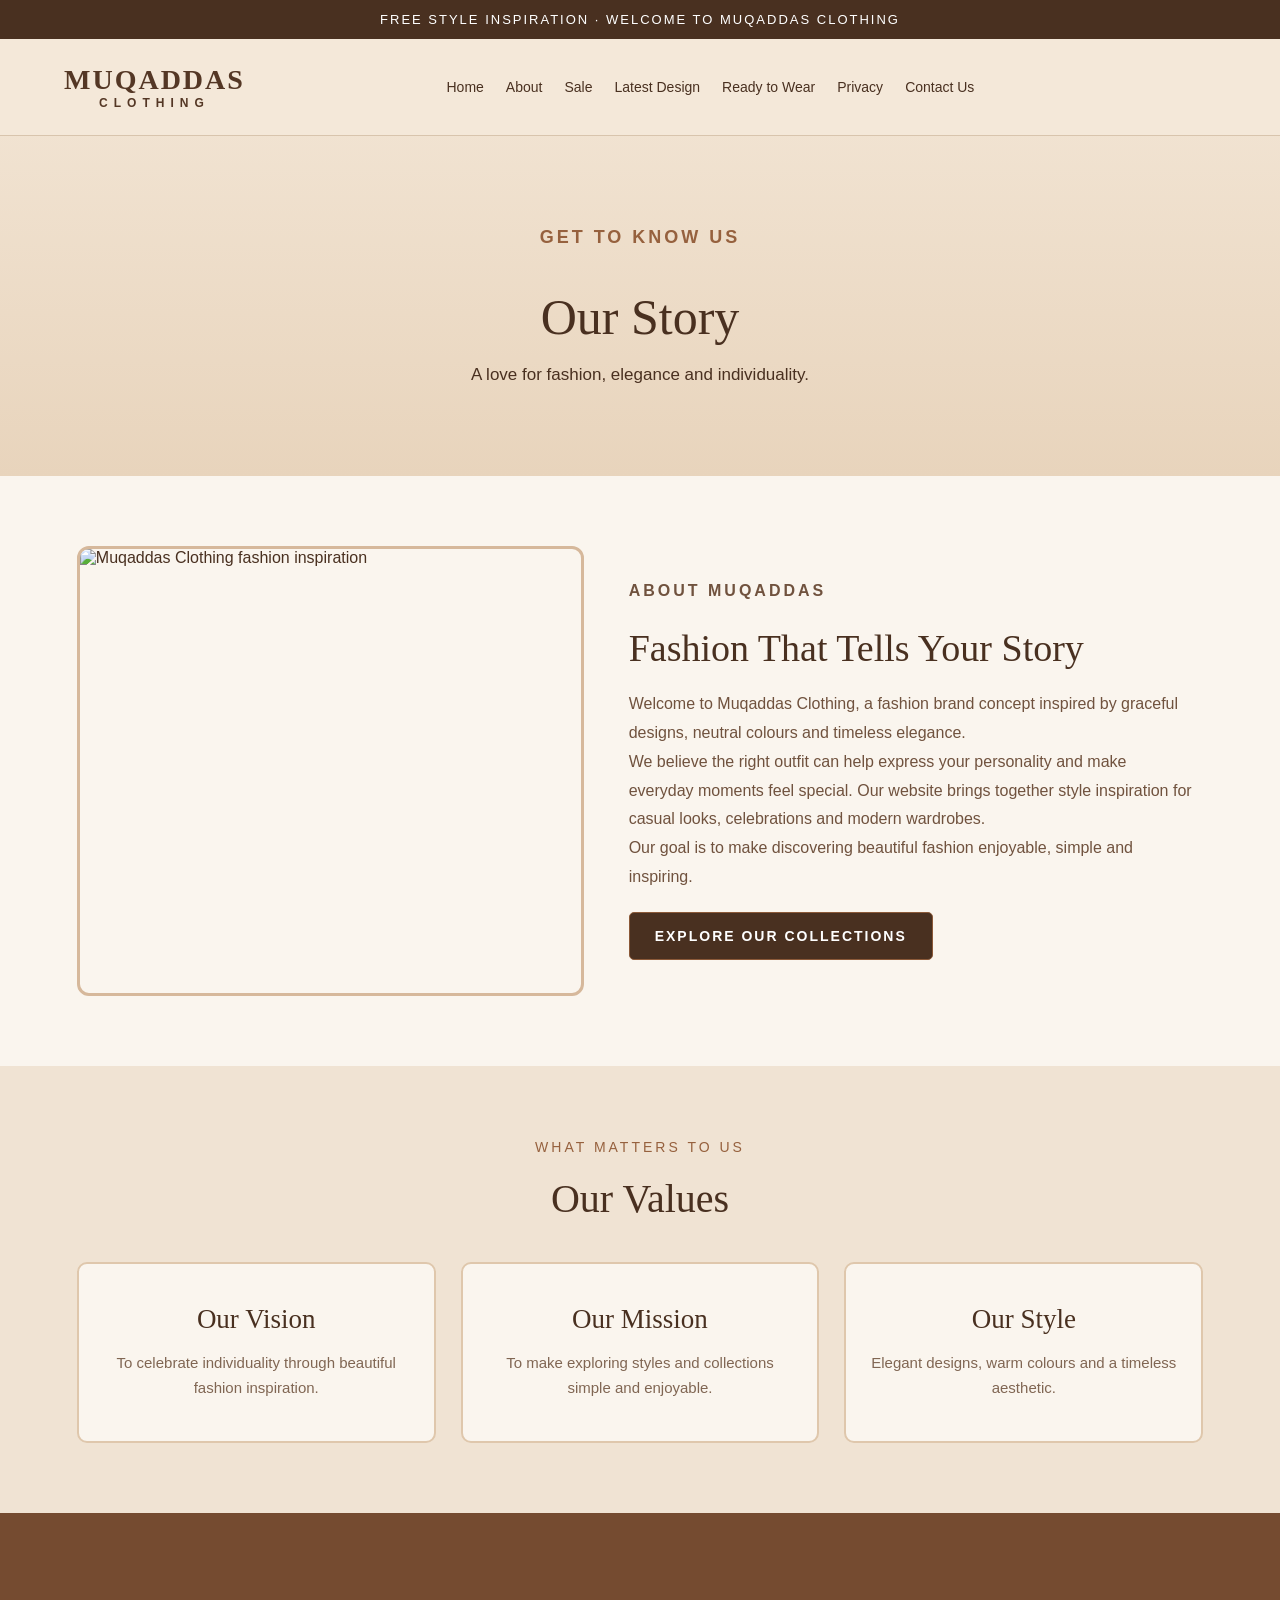
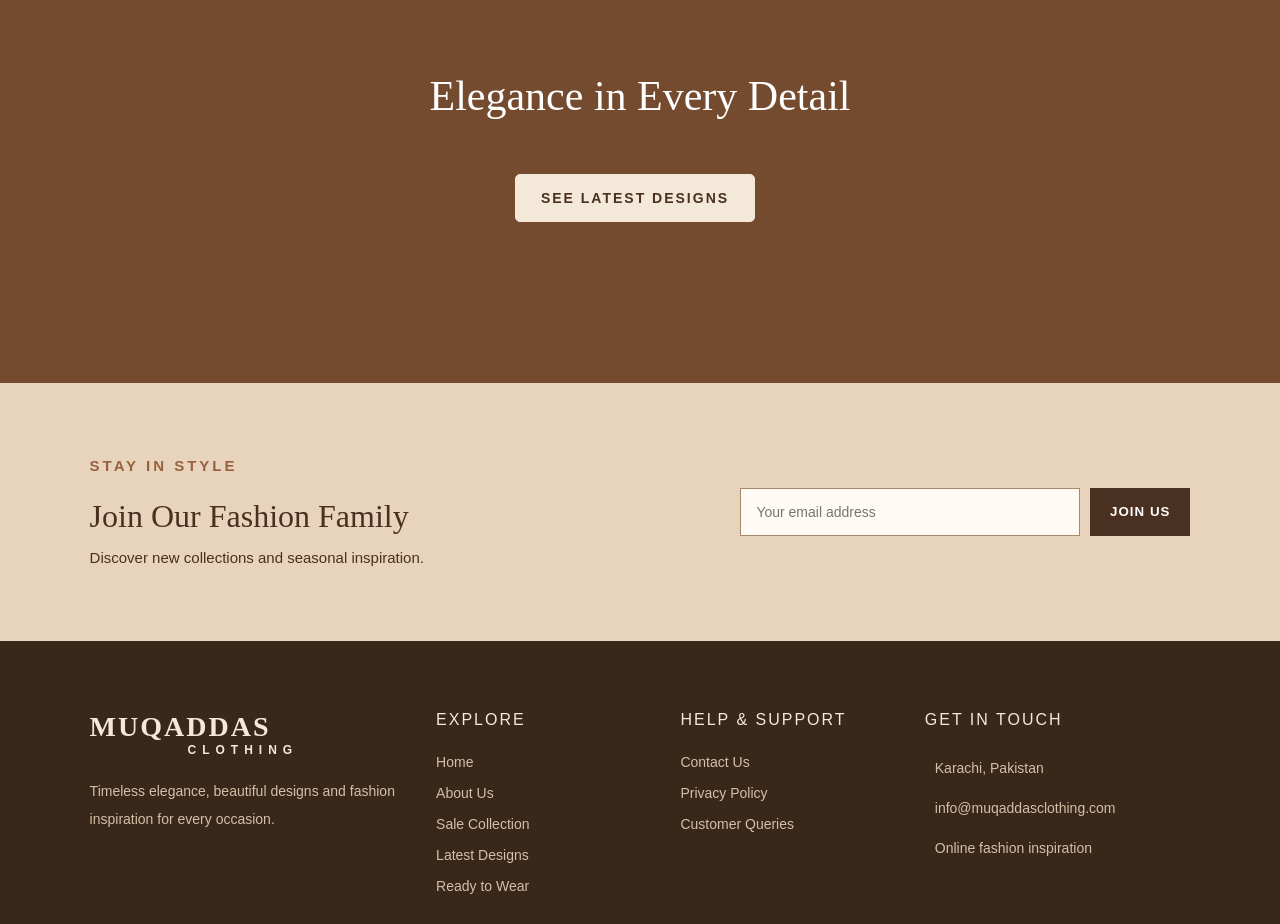
==== commit b1b7b580: "Add files via upload" ====
--- a/about.html
+++ b/about.html
@@ -43,7 +43,6 @@
                 <li><a href="sale.html">Sale</a></li>
                 <li><a href="latest-design.html">Latest Design</a></li>
                 <li><a href="ready-to-wear.html">Ready to Wear</a></li>
-                <li><a href="gallery.html">Gallery</a></li>
                 <li><a href="privacy.html">Privacy</a></li>
                 <li><a href="contact.html">Contact Us</a></li>
             </ul>
